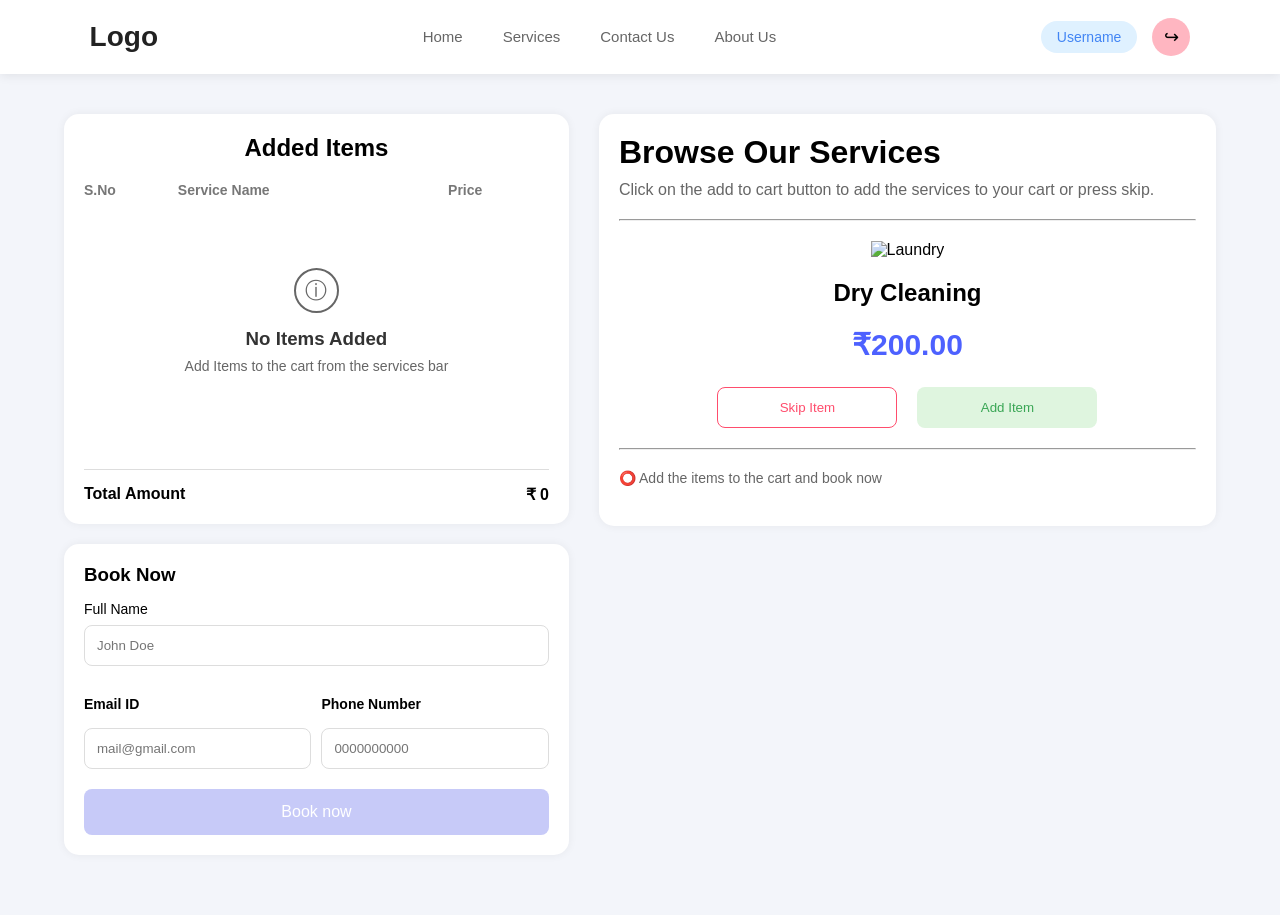
==== index.html @ 2e3bafda "Add files via upload" ====
<!DOCTYPE html>
<html lang="en">
<head>
    <meta charset="UTF-8">
    <meta name="viewport" content="width=device-width, initial-scale=1.0">
    <title>Laundry Mart</title>

    <link rel="stylesheet" href="style.css">
</head>
<body>

<!-- ================= NAVBAR ================= -->

<nav class="navbar">

    <div class="logo">
        Logo
    </div>

    <ul class="menu">
        <li><a href="index.html">Home</a></li>
        <li><a href="#">Services</a></li>
        <li><a href="#">Contact Us</a></li>
        <li><a href="#">About Us</a></li>
    </ul>

    <div class="nav-right">
        <span class="user">Username</span>
        <button class="logout-btn">↪</button>
    </div>

</nav>

<!-- ================= MAIN ================= -->

<div class="container">

    <!-- ================= LEFT ================= -->

    <div class="left">

        <!-- Added Items -->

        <div class="card">

            <h2>Added Items</h2>

            <table>

                <thead>

                    <tr>
                        <th>S.No</th>
                        <th>Service Name</th>
                        <th>Price</th>
                    </tr>

                </thead>

                <tbody id="cartItems">

                    <tr id="emptyRow">

                        <td colspan="3">

                            <div class="empty-box">

                                <div class="icon">ⓘ</div>

                                <h3>No Items Added</h3>

                                <p>Add Items to the cart from the services bar</p>

                            </div>

                        </td>

                    </tr>

                </tbody>

            </table>

            <div class="total">

                <h4>Total Amount</h4>

                <h4>₹ <span id="totalPrice">0</span></h4>

            </div>

        </div>

        <!-- Booking Form -->

        <div class="card">

            <h3>Book Now</h3>

            <form id="bookingForm">

                <label>Full Name</label>

                <input
                    type="text"
                    placeholder="John Doe"
                    required
                >

                <div class="label-row">
                     <label>Email ID</label>
                     <label>Phone Number</label>
                </div>               

                <div class="row">

                    <input
                        type="email"
                        placeholder="mail@gmail.com"
                        required
                    >
                    
                    <input
                        type="text"
                        placeholder="0000000000"
                        required
                    >

                </div>

                <button type="submit" class="book-btn">

                    Book now

                </button>

            </form>

        </div>

    </div>

    <!-- ================= RIGHT ================= -->

    <div class="right">

        <div class="card">

            <h1>Browse Our Services</h1>

            <p>
                Click on the add to cart button to add the services to your cart
                or press skip.
            </p>

            <hr>

            <div class="service">

                <img
                id="serviceImage"
                src="https://images.unsplash.com/photo-1582735689369-4fe89db7114c?w=800"
                alt="Laundry">

                <h2 id="serviceName">

                    Dry Cleaning

                </h2>

                <h2 class="price">

                    ₹<span id="servicePrice">200</span>.00

                </h2>

                <div class="buttons">

                    <button
                    class="skip-btn"
                    onclick="skipItem()">

                        Skip Item

                    </button>

                    <button
                    class="add-btn"
                    onclick="addItem()">

                        Add Item

                    </button>

                </div>

            </div>

            <hr>

            <p class="bottom-text">

                ⭕ Add the items to the cart and book now

            </p>

        </div>

    </div>

</div>

<script src="script.js"></script>

</body>
</html>
---- style.css ----
/* =======================
   RESET
======================= */

*{
    margin:0;
    padding:0;
    box-sizing:border-box;
    font-family:Arial, Helvetica, sans-serif;
}

body{
    background:#f3f5fa;
}

/* =======================
   NAVBAR
======================= */

.navbar{
    width:100%;
    background:#fff;
    padding:18px 7%;
    display:flex;
    justify-content:space-between;
    align-items:center;
    box-shadow:0 2px 10px rgba(0,0,0,.08);
}

.logo{
    font-size:28px;
    font-weight:bold;
    color:#222;
}

.menu{
    display:flex;
    list-style:none;
    gap:40px;
}

.menu li a{
    text-decoration:none;
    color:#666;
    font-size:15px;
    transition:.3s;
}

.menu li a:hover{
    color:#4285f4;
}

.nav-right{
    display:flex;
    align-items:center;
    gap:15px;
}

.user{
    background:#dff1ff;
    color:#4285f4;
    padding:8px 16px;
    border-radius:20px;
    font-size:14px;
}

.logout-btn{
    width:38px;
    height:38px;
    border:none;
    border-radius:50%;
    background:#ffb6c1;
    cursor:pointer;
    font-size:18px;
}

.logout-btn:hover{
    background:#ff7f9f;
}

/* =======================
   MAIN CONTAINER
======================= */

.container{
    width:90%;
    margin:40px auto;
    display:flex;
    gap:30px;
}

/* =======================
   LEFT SECTION
======================= */

.left{
    width:45%;
}

.card{
    background:#fff;
    border-radius:15px;
    padding:20px;
    margin-bottom:20px;
    box-shadow:0 0 10px rgba(0,0,0,.06);
}

.card h1{
    margin-bottom:10px;
}

.card h2{
    text-align:center;
    margin-bottom:20px;
}

table{
    width:100%;
    border-collapse:collapse;
}

th{
    text-align:left;
    color:#777;
    font-size:14px;
    padding-bottom:15px;
}

td{
    padding:10px 0;
}

.empty-box{
    text-align:center;
    padding:45px 0;
}

.icon{
    width:45px;
    height:45px;
    border:2px solid #666;
    border-radius:50%;
    display:flex;
    justify-content:center;
    align-items:center;
    margin:auto;
    font-size:22px;
    color:#666;
    margin-bottom:15px;
}

.empty-box h3{
    color:#333;
    margin-bottom:8px;
}

.empty-box p{
    color:#999;
    font-size:14px;
}

.total{
    margin-top:20px;
    border-top:1px solid #ddd;
    padding-top:15px;
    display:flex;
    justify-content:space-between;
}

/* =======================
   FORM
======================= */

form label{
    display:block;
    margin-top:15px;
    margin-bottom:8px;
    font-size:14px;
}

.label-row{
    display:flex;
    gap:10px;
    margin-top:15px;
    margin-bottom:8px;
}

.label-row label{
    flex:1;
    font-size:14px;
    font-weight:600;
}

input{
    width:100%;
    padding:12px;
    border:1px solid #ddd;
    border-radius:8px;
    outline:none;
}

.row{
    display:flex;
    gap:10px;
}

.book-btn{
    width:100%;
    margin-top:20px;
    padding:14px;
    border:none;
    background:#c7caf8;
    color:white;
    font-size:16px;
    border-radius:8px;
    cursor:pointer;
}

.book-btn:hover{
    background:#8f97ff;
}

/* =======================
   RIGHT SECTION
======================= */

.right{
    width:55%;
}

.card p{
    color:#666;
    margin-bottom:20px;
}

.service{
    text-align:center;
    padding:20px 0;
}

.service img{
    width:100%;
    max-width:350px;
    height:260px;
    object-fit:contain;
}

.service h2{
    margin-top:20px;
    margin-bottom:10px;
}

.price{
    color:#4d61ff;
    font-size:30px;
}

.buttons{
    display:flex;
    justify-content:center;
    gap:20px;
    margin-top:25px;
}

.skip-btn{
    width:180px;
    padding:12px;
    border:1px solid #ff4d6d;
    background:white;
    color:#ff4d6d;
    border-radius:8px;
    cursor:pointer;
    transition:.3s;
}

.skip-btn:hover{
    background:#ff4d6d;
    color:white;
}

.add-btn{
    width:180px;
    padding:12px;
    border:none;
    background:#dff5df;
    color:#3aa655;
    border-radius:8px;
    cursor:pointer;
    transition:.3s;
}

.add-btn:hover{
    background:#3aa655;
    color:white;
}

.bottom-text{
    color:#4d61ff;
    margin-top:20px;
    text-align:left;
    font-size:14px;
}

/* =======================
   RESPONSIVE
======================= */

@media(max-width:900px){

    .container{
        flex-direction:column;
    }

    .left,
    .right{
        width:100%;
    }

    .menu{
        display:none;
    }

    .row{
        flex-direction:column;
    }

    .buttons{
        flex-direction:column;
    }

    .skip-btn,
    .add-btn{
        width:100%;
    }

}
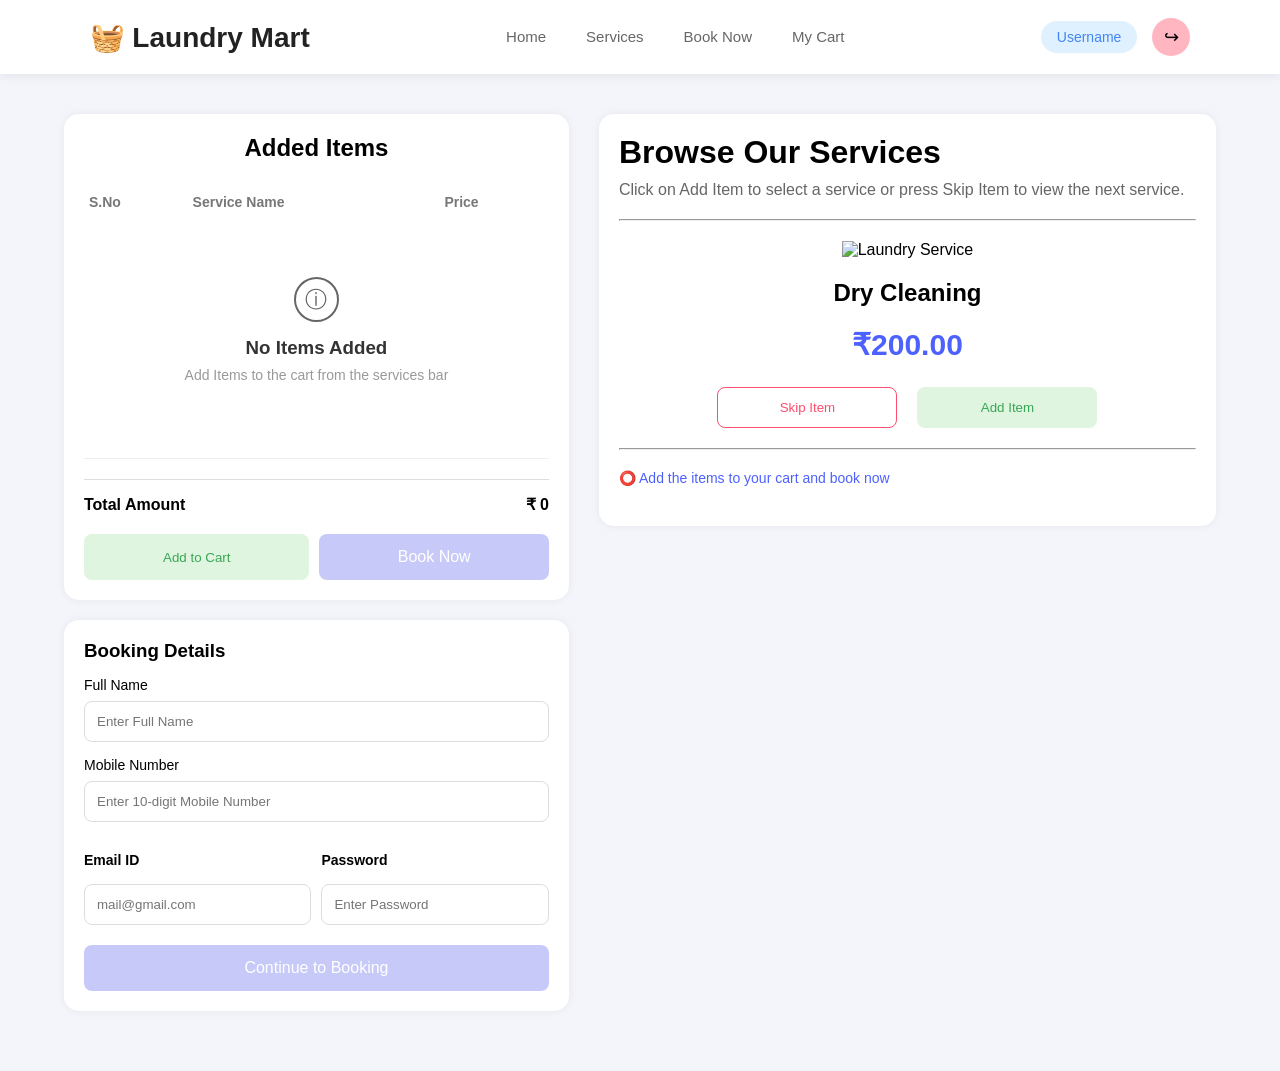
==== commit 2614b1d2: "Add files via upload" ====
--- a/index.html
+++ b/index.html
@@ -1,216 +1,187 @@
+
 <!DOCTYPE html>
 <html lang="en">
 <head>
     <meta charset="UTF-8">
     <meta name="viewport" content="width=device-width, initial-scale=1.0">
     <title>Laundry Mart</title>
-
     <link rel="stylesheet" href="style.css">
 </head>
 <body>
 
-<!-- ================= NAVBAR ================= -->
+    <!-- NAVBAR -->
+    <nav class="navbar">
+        <div class="logo">🧺 Laundry Mart</div>
 
-<nav class="navbar">
+        <ul class="menu">
+            <li><a href="index.html">Home</a></li>
+            <li><a href="#services">Services</a></li>
+            <li><a href="#booking">Book Now</a></li>
+            <li><a href="cart.html">My Cart</a></li>
+        </ul>
 
-    <div class="logo">
-        Logo
-    </div>
+        <div class="nav-right">
+            <span class="user">Username</span>
+            <button class="logout-btn" type="button">↪</button>
+        </div>
+    </nav>
 
-    <ul class="menu">
-        <li><a href="index.html">Home</a></li>
-        <li><a href="#">Services</a></li>
-        <li><a href="#">Contact Us</a></li>
-        <li><a href="#">About Us</a></li>
-    </ul>
+    <!-- MAIN SECTION -->
+    <div class="container">
 
-    <div class="nav-right">
-        <span class="user">Username</span>
-        <button class="logout-btn">↪</button>
-    </div>
+        <!-- LEFT SECTION -->
+        <div class="left">
 
-</nav>
+            <!-- ADDED ITEMS -->
+            <div class="card">
+                <h2>Added Items</h2>
 
-<!-- ================= MAIN ================= -->
+                <table>
+                    <thead>
+                        <tr>
+                            <th>S.No</th>
+                            <th>Service Name</th>
+                            <th>Price</th>
+                        </tr>
+                    </thead>
 
-<div class="container">
+                    <tbody id="cartItems">
+                        <tr id="emptyRow">
+                            <td colspan="3">
+                                <div class="empty-box">
+                                    <div class="icon">ⓘ</div>
+                                    <h3>No Items Added</h3>
+                                    <p>Add Items to the cart from the services bar</p>
+                                </div>
+                            </td>
+                        </tr>
+                    </tbody>
+                </table>
 
-    <!-- ================= LEFT ================= -->
+                <div class="total">
+                    <h4>Total Amount</h4>
+                    <h4>₹ <span id="totalPrice">0</span></h4>
+                </div>
 
-    <div class="left">
+                <!-- SEPARATE CART AND BOOKING BUTTONS -->
+                <div class="cart-actions">
+                    <button type="button" class="add-btn" onclick="addToCart()">
+                        Add to Cart
+                    </button>
 
-        <!-- Added Items -->
+                    <button type="button" class="book-btn" onclick="goToBooking()">
+                        Book Now
+                    </button>
+                </div>
+            </div>
 
-        <div class="card">
+            <!-- BOOKING DETAILS FORM -->
+            <div class="card" id="booking">
+                <h3>Booking Details</h3>
 
-            <h2>Added Items</h2>
+                <form id="bookingForm">
+                    <label for="fullName">Full Name</label>
+                    <input
+                        type="text"
+                        id="fullName"
+                        placeholder="Enter Full Name"
+                        required
+                    >
+                    <label for="mobile">Mobile Number</label>
+                        <input
+                            type="tel"
+                            id="mobile"
+                            placeholder="Enter 10-digit Mobile Number"
+                            pattern="[0-9]{10}"
+                            maxlength="10"
+                            required
+                        >
 
-            <table>
 
-                <thead>
 
-                    <tr>
-                        <th>S.No</th>
-                        <th>Service Name</th>
-                        <th>Price</th>
-                    </tr>
+                    <div class="label-row">
+                        <label for="email">Email ID</label>
+                        <label for="password">Password</label>
+                    </div>
 
-                </thead>
+                    <div class="row">
+                        <input
+                            type="email"
+                            id="email"
+                            placeholder="mail@gmail.com"
+                            required
+                        >
 
-                <tbody id="cartItems">
+                        <input
+                            type="password"
+                            id="password"
+                            placeholder="Enter Password"
+                            required
+                        >
+                    </div>
 
-                    <tr id="emptyRow">
-
-                        <td colspan="3">
-
-                            <div class="empty-box">
-
-                                <div class="icon">ⓘ</div>
-
-                                <h3>No Items Added</h3>
-
-                                <p>Add Items to the cart from the services bar</p>
-
-                            </div>
-
-                        </td>
-
-                    </tr>
-
-                </tbody>
-
-            </table>
-
-            <div class="total">
-
-                <h4>Total Amount</h4>
-
-                <h4>₹ <span id="totalPrice">0</span></h4>
-
+                    <button type="submit" class="book-btn">
+                        Continue to Booking
+                    </button>
+                </form>
             </div>
 
         </div>
 
-        <!-- Booking Form -->
+        <!-- RIGHT SECTION -->
+        <div class="right" id="services">
+            <div class="card">
+                <h1>Browse Our Services</h1>
 
-        <div class="card">
+                <p>
+                    Click on Add Item to select a service or press Skip Item
+                    to view the next service.
+                </p>
 
-            <h3>Book Now</h3>
+                <hr>
 
-            <form id="bookingForm">
-
-                <label>Full Name</label>
-
-                <input
-                    type="text"
-                    placeholder="John Doe"
-                    required
-                >
-
-                <div class="label-row">
-                     <label>Email ID</label>
-                     <label>Phone Number</label>
-                </div>               
-
-                <div class="row">
-
-                    <input
-                        type="email"
-                        placeholder="mail@gmail.com"
-                        required
-                    >
-                    
-                    <input
-                        type="text"
-                        placeholder="0000000000"
-                        required
+                <div class="service">
+                    <img
+                        id="serviceImage"
+                        src="https://images.unsplash.com/photo-1582735689369-4fe89db7114c?w=800"
+                        alt="Laundry Service"
                     >
 
+                    <h2 id="serviceName">Dry Cleaning</h2>
+
+                    <h2 class="price">
+                        ₹<span id="servicePrice">200</span>.00
+                    </h2>
+
+                    <div class="buttons">
+                        <button
+                            type="button"
+                            class="skip-btn"
+                            onclick="skipItem()"
+                        >
+                            Skip Item
+                        </button>
+
+                        <button
+                            type="button"
+                            class="add-btn"
+                            onclick="addItem()"
+                        >
+                            Add Item
+                        </button>
+                    </div>
                 </div>
 
-                <button type="submit" class="book-btn">
+                <hr>
 
-                    Book now
-
-                </button>
-
-            </form>
-
+                <p class="bottom-text">
+                    ⭕ Add the items to your cart and book now
+                </p>
+            </div>
         </div>
 
     </div>
 
-    <!-- ================= RIGHT ================= -->
-
-    <div class="right">
-
-        <div class="card">
-
-            <h1>Browse Our Services</h1>
-
-            <p>
-                Click on the add to cart button to add the services to your cart
-                or press skip.
-            </p>
-
-            <hr>
-
-            <div class="service">
-
-                <img
-                id="serviceImage"
-                src="https://images.unsplash.com/photo-1582735689369-4fe89db7114c?w=800"
-                alt="Laundry">
-
-                <h2 id="serviceName">
-
-                    Dry Cleaning
-
-                </h2>
-
-                <h2 class="price">
-
-                    ₹<span id="servicePrice">200</span>.00
-
-                </h2>
-
-                <div class="buttons">
-
-                    <button
-                    class="skip-btn"
-                    onclick="skipItem()">
-
-                        Skip Item
-
-                    </button>
-
-                    <button
-                    class="add-btn"
-                    onclick="addItem()">
-
-                        Add Item
-
-                    </button>
-
-                </div>
-
-            </div>
-
-            <hr>
-
-            <p class="bottom-text">
-
-                ⭕ Add the items to the cart and book now
-
-            </p>
-
-        </div>
-
-    </div>
-
-</div>
-
-<script src="script.js"></script>
-
+    <script src="script.js"></script>
 </body>
-</html>+</html>
--- a/style.css
+++ b/style.css
@@ -1,336 +1,489 @@
+
 /* =======================
    RESET
 ======================= */
 
-*{
-    margin:0;
-    padding:0;
-    box-sizing:border-box;
-    font-family:Arial, Helvetica, sans-serif;
-}
-
-body{
-    background:#f3f5fa;
+* {
+    margin: 0;
+    padding: 0;
+    box-sizing: border-box;
+    font-family: Arial, Helvetica, sans-serif;
+}
+
+body {
+    background: #f3f5fa;
 }
 
 /* =======================
    NAVBAR
 ======================= */
 
-.navbar{
-    width:100%;
-    background:#fff;
-    padding:18px 7%;
-    display:flex;
-    justify-content:space-between;
-    align-items:center;
-    box-shadow:0 2px 10px rgba(0,0,0,.08);
-}
-
-.logo{
-    font-size:28px;
-    font-weight:bold;
-    color:#222;
-}
-
-.menu{
-    display:flex;
-    list-style:none;
-    gap:40px;
-}
-
-.menu li a{
-    text-decoration:none;
-    color:#666;
-    font-size:15px;
-    transition:.3s;
-}
-
-.menu li a:hover{
-    color:#4285f4;
-}
-
-.nav-right{
-    display:flex;
-    align-items:center;
-    gap:15px;
-}
-
-.user{
-    background:#dff1ff;
-    color:#4285f4;
-    padding:8px 16px;
-    border-radius:20px;
-    font-size:14px;
-}
-
-.logout-btn{
-    width:38px;
-    height:38px;
-    border:none;
-    border-radius:50%;
-    background:#ffb6c1;
-    cursor:pointer;
-    font-size:18px;
-}
-
-.logout-btn:hover{
-    background:#ff7f9f;
+.navbar {
+    width: 100%;
+    background: #fff;
+    padding: 18px 7%;
+    display: flex;
+    justify-content: space-between;
+    align-items: center;
+    box-shadow: 0 2px 10px rgba(0, 0, 0, .08);
+}
+
+.logo {
+    font-size: 28px;
+    font-weight: bold;
+    color: #222;
+}
+
+.menu {
+    display: flex;
+    list-style: none;
+    gap: 40px;
+}
+
+.menu li a {
+    text-decoration: none;
+    color: #666;
+    font-size: 15px;
+    transition: .3s;
+}
+
+.menu li a:hover {
+    color: #4285f4;
+}
+
+.nav-right {
+    display: flex;
+    align-items: center;
+    gap: 15px;
+}
+
+.user {
+    background: #dff1ff;
+    color: #4285f4;
+    padding: 8px 16px;
+    border-radius: 20px;
+    font-size: 14px;
+}
+
+.logout-btn {
+    width: 38px;
+    height: 38px;
+    border: none;
+    border-radius: 50%;
+    background: #ffb6c1;
+    cursor: pointer;
+    font-size: 18px;
+}
+
+.logout-btn:hover {
+    background: #ff7f9f;
 }
 
 /* =======================
    MAIN CONTAINER
 ======================= */
 
-.container{
-    width:90%;
-    margin:40px auto;
-    display:flex;
-    gap:30px;
-}
-
-/* =======================
-   LEFT SECTION
-======================= */
-
-.left{
-    width:45%;
-}
-
-.card{
-    background:#fff;
-    border-radius:15px;
-    padding:20px;
-    margin-bottom:20px;
-    box-shadow:0 0 10px rgba(0,0,0,.06);
-}
-
-.card h1{
-    margin-bottom:10px;
-}
-
-.card h2{
-    text-align:center;
-    margin-bottom:20px;
-}
-
-table{
-    width:100%;
-    border-collapse:collapse;
-}
-
-th{
-    text-align:left;
-    color:#777;
-    font-size:14px;
-    padding-bottom:15px;
-}
-
-td{
-    padding:10px 0;
-}
-
-.empty-box{
-    text-align:center;
-    padding:45px 0;
-}
-
-.icon{
-    width:45px;
-    height:45px;
-    border:2px solid #666;
-    border-radius:50%;
-    display:flex;
-    justify-content:center;
-    align-items:center;
-    margin:auto;
-    font-size:22px;
-    color:#666;
-    margin-bottom:15px;
-}
-
-.empty-box h3{
-    color:#333;
-    margin-bottom:8px;
-}
-
-.empty-box p{
-    color:#999;
-    font-size:14px;
-}
-
-.total{
-    margin-top:20px;
-    border-top:1px solid #ddd;
-    padding-top:15px;
-    display:flex;
-    justify-content:space-between;
+.container {
+    width: 90%;
+    margin: 40px auto;
+    display: flex;
+    gap: 30px;
+    align-items: flex-start;
+}
+
+.left {
+    width: 45%;
+}
+
+.right {
+    width: 55%;
+}
+
+/* =======================
+   CARDS
+======================= */
+
+.card {
+    background: #fff;
+    border-radius: 15px;
+    padding: 20px;
+    margin-bottom: 20px;
+    box-shadow: 0 0 10px rgba(0, 0, 0, .06);
+}
+
+.card h1 {
+    margin-bottom: 10px;
+}
+
+.card h2 {
+    text-align: center;
+    margin-bottom: 20px;
+}
+
+.card h3 {
+    margin-bottom: 10px;
+}
+
+.card p {
+    color: #666;
+    margin-bottom: 20px;
+}
+
+/* =======================
+   TABLE
+======================= */
+
+table {
+    width: 100%;
+    border-collapse: collapse;
+}
+
+th {
+    text-align: left;
+    color: #777;
+    font-size: 14px;
+    padding: 12px 5px;
+}
+
+td {
+    padding: 10px 5px;
+    border-bottom: 1px solid #eee;
+}
+
+/* =======================
+   EMPTY CART
+======================= */
+
+.empty-box {
+    text-align: center;
+    padding: 45px 0;
+}
+
+.icon {
+    width: 45px;
+    height: 45px;
+    border: 2px solid #666;
+    border-radius: 50%;
+    display: flex;
+    justify-content: center;
+    align-items: center;
+    margin: auto auto 15px;
+    font-size: 22px;
+    color: #666;
+}
+
+.empty-box h3 {
+    color: #333;
+    margin-bottom: 8px;
+}
+
+.empty-box p {
+    color: #999;
+    font-size: 14px;
+}
+
+/* =======================
+   TOTAL
+======================= */
+
+.total,
+.total-box {
+    margin-top: 20px;
+    border-top: 1px solid #ddd;
+    padding-top: 15px;
+    display: flex;
+    justify-content: space-between;
+    align-items: center;
 }
 
 /* =======================
    FORM
 ======================= */
 
-form label{
-    display:block;
-    margin-top:15px;
-    margin-bottom:8px;
-    font-size:14px;
-}
-
-.label-row{
-    display:flex;
-    gap:10px;
-    margin-top:15px;
-    margin-bottom:8px;
-}
-
-.label-row label{
-    flex:1;
-    font-size:14px;
-    font-weight:600;
-}
-
-input{
-    width:100%;
-    padding:12px;
-    border:1px solid #ddd;
-    border-radius:8px;
-    outline:none;
-}
-
-.row{
-    display:flex;
-    gap:10px;
-}
-
-.book-btn{
-    width:100%;
-    margin-top:20px;
-    padding:14px;
-    border:none;
-    background:#c7caf8;
-    color:white;
-    font-size:16px;
-    border-radius:8px;
-    cursor:pointer;
-}
-
-.book-btn:hover{
-    background:#8f97ff;
-}
-
-/* =======================
-   RIGHT SECTION
-======================= */
-
-.right{
-    width:55%;
-}
-
-.card p{
-    color:#666;
-    margin-bottom:20px;
-}
-
-.service{
-    text-align:center;
-    padding:20px 0;
-}
-
-.service img{
-    width:100%;
-    max-width:350px;
-    height:260px;
-    object-fit:contain;
-}
-
-.service h2{
-    margin-top:20px;
-    margin-bottom:10px;
-}
-
-.price{
-    color:#4d61ff;
-    font-size:30px;
-}
-
-.buttons{
-    display:flex;
-    justify-content:center;
-    gap:20px;
-    margin-top:25px;
-}
-
-.skip-btn{
-    width:180px;
-    padding:12px;
-    border:1px solid #ff4d6d;
-    background:white;
-    color:#ff4d6d;
-    border-radius:8px;
-    cursor:pointer;
-    transition:.3s;
-}
-
-.skip-btn:hover{
-    background:#ff4d6d;
-    color:white;
-}
-
-.add-btn{
-    width:180px;
-    padding:12px;
-    border:none;
-    background:#dff5df;
-    color:#3aa655;
-    border-radius:8px;
-    cursor:pointer;
-    transition:.3s;
-}
-
-.add-btn:hover{
-    background:#3aa655;
-    color:white;
-}
-
-.bottom-text{
-    color:#4d61ff;
-    margin-top:20px;
-    text-align:left;
-    font-size:14px;
+form label {
+    display: block;
+    margin-top: 15px;
+    margin-bottom: 8px;
+    font-size: 14px;
+}
+
+.label-row {
+    display: flex;
+    gap: 10px;
+    margin-top: 15px;
+    margin-bottom: 8px;
+}
+
+.label-row label {
+    flex: 1;
+    font-size: 14px;
+    font-weight: 600;
+}
+
+input {
+    width: 100%;
+    padding: 12px;
+    border: 1px solid #ddd;
+    border-radius: 8px;
+    outline: none;
+}
+
+input:focus {
+    border-color: #8f97ff;
+}
+
+.row {
+    display: flex;
+    gap: 10px;
+}
+
+/* =======================
+   BUTTONS
+======================= */
+
+.book-btn {
+    width: 100%;
+    margin-top: 20px;
+    padding: 14px;
+    border: none;
+    background: #c7caf8;
+    color: white;
+    font-size: 16px;
+    border-radius: 8px;
+    cursor: pointer;
+}
+
+.book-btn:hover {
+    background: #8f97ff;
+}
+
+.buttons {
+    display: flex;
+    justify-content: center;
+    gap: 20px;
+    margin-top: 25px;
+}
+
+.skip-btn {
+    width: 180px;
+    padding: 12px;
+    border: 1px solid #ff4d6d;
+    background: white;
+    color: #ff4d6d;
+    border-radius: 8px;
+    cursor: pointer;
+    transition: .3s;
+}
+
+.skip-btn:hover {
+    background: #ff4d6d;
+    color: white;
+}
+
+.add-btn {
+    width: 180px;
+    padding: 12px;
+    border: none;
+    background: #dff5df;
+    color: #3aa655;
+    border-radius: 8px;
+    cursor: pointer;
+    transition: .3s;
+}
+
+.add-btn:hover {
+    background: #3aa655;
+    color: white;
+}
+
+.cart-actions {
+    display: flex;
+    gap: 10px;
+    margin-top: 20px;
+}
+
+.cart-actions button {
+    flex: 1;
+    width: auto;
+    margin-top: 0;
+}
+
+/* =======================
+   SERVICE SECTION
+======================= */
+
+.service {
+    text-align: center;
+    padding: 20px 0;
+}
+
+.service img {
+    width: 100%;
+    max-width: 350px;
+    height: 260px;
+    object-fit: contain;
+}
+
+.service h2 {
+    margin-top: 20px;
+    margin-bottom: 10px;
+}
+
+.price {
+    color: #4d61ff;
+    font-size: 30px;
+}
+
+.bottom-text {
+    color: #4d61ff !important;
+    margin-top: 20px;
+    text-align: left;
+    font-size: 14px;
+}
+
+/* =======================
+   CART AND BOOKING PAGES
+======================= */
+
+.left-section,
+.right-section {
+    width: 50%;
+    background: #fff;
+    padding: 25px;
+    border-radius: 15px;
+    box-shadow: 0 0 10px rgba(0, 0, 0, .06);
+}
+
+.left-section h2,
+.right-section h2 {
+    margin-bottom: 15px;
+}
+
+.left-section table,
+.right-section table {
+    margin-top: 15px;
+}
+
+.left-section table,
+.right-section table,
+.left-section th,
+.right-section th,
+.left-section td,
+.right-section td {
+    border: 1px solid #ddd;
+    padding: 10px;
+}
+
+.left-section th,
+.right-section th {
+    background: #f3f5fa;
+}
+
+.left-section td,
+.right-section td {
+    border-bottom: 1px solid #ddd;
+}
+
+.cart-btn {
+    padding: 12px 20px;
+    border: none;
+    background: #dff5df;
+    color: #3aa655;
+    border-radius: 8px;
+    cursor: pointer;
+}
+
+.cart-btn:hover {
+    background: #3aa655;
+    color: white;
+}
+
+.remove-btn {
+    background: #ff4d6d;
+    color: white;
+    border: none;
+    padding: 8px 12px;
+    border-radius: 6px;
+    cursor: pointer;
+}
+
+.remove-btn:hover {
+    background: #e63950;
+}
+
+.right-section .add-btn {
+    width: auto;
+    padding: 10px 15px;
+}
+
+.right-section .book-btn {
+    margin-top: 20px;
+}
+
+.empty-message {
+    text-align: center;
+    padding: 25px;
+    color: #888;
 }
 
 /* =======================
    RESPONSIVE
 ======================= */
 
-@media(max-width:900px){
-
-    .container{
-        flex-direction:column;
+@media (max-width: 900px) {
+    .container {
+        flex-direction: column;
     }
 
     .left,
-    .right{
-        width:100%;
-    }
-
-    .menu{
-        display:none;
-    }
-
-    .row{
-        flex-direction:column;
-    }
-
-    .buttons{
-        flex-direction:column;
+    .right,
+    .left-section,
+    .right-section {
+        width: 100%;
+    }
+
+    .menu {
+        display: none;
+    }
+
+    .row {
+        flex-direction: column;
+    }
+
+    .buttons {
+        flex-direction: column;
     }
 
     .skip-btn,
-    .add-btn{
-        width:100%;
-    }
-
-}+    .buttons .add-btn {
+        width: 100%;
+    }
+}
+
+@media (max-width: 500px) {
+    .navbar {
+        padding: 15px 4%;
+    }
+
+    .logo {
+        font-size: 20px;
+    }
+
+    .container {
+        width: 94%;
+        margin: 20px auto;
+    }
+
+    .cart-actions {
+        flex-direction: column;
+    }
+
+    .left-section,
+    .right-section {
+        padding: 15px;
+    }
+
+    table {
+        font-size: 13px;
+    }
+}
